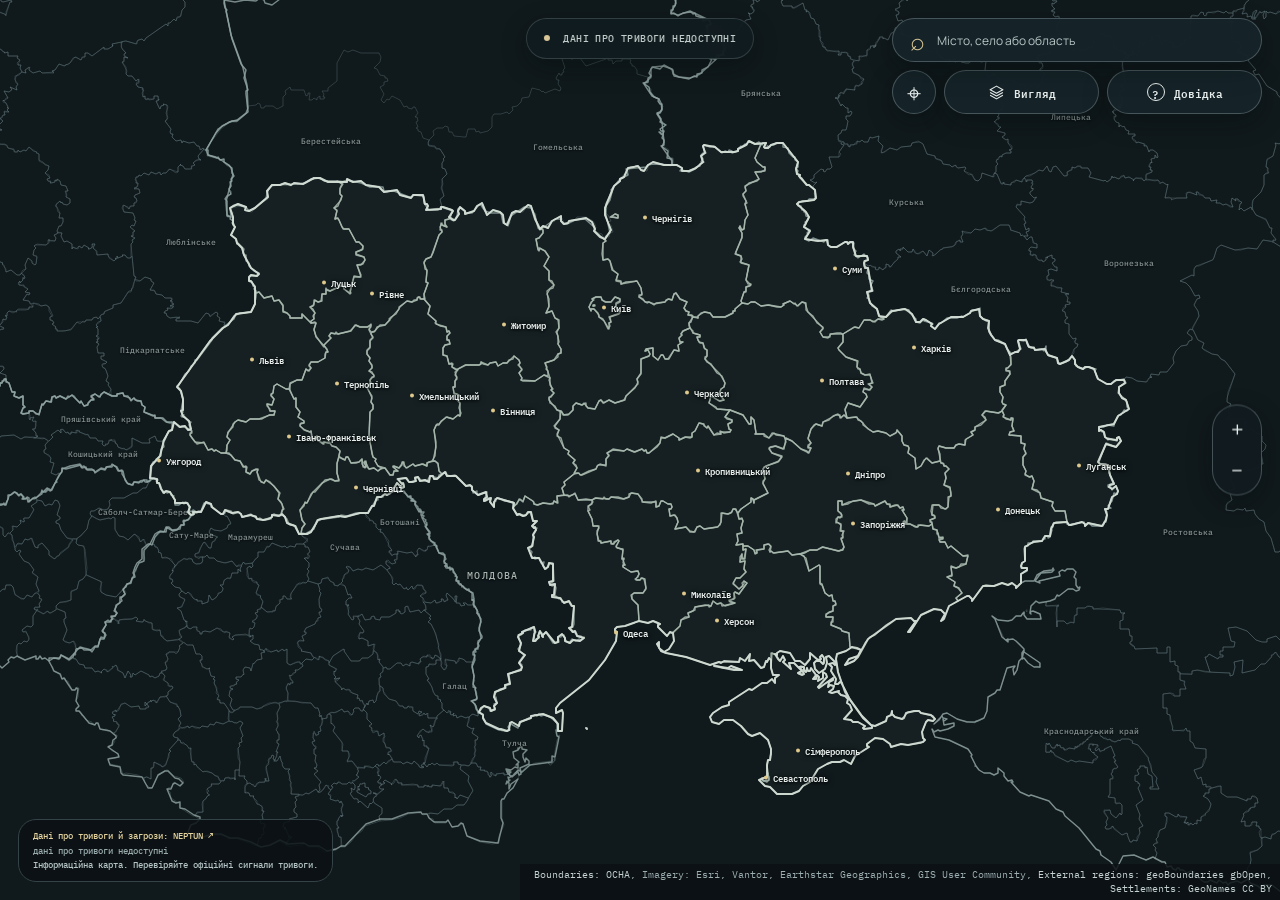
==== index.html @ 50d62f67 "Align map search with region panel" ====
<!doctype html>
<html lang="uk">
<head>
  <meta charset="UTF-8" />
  <meta name="viewport" content="width=device-width, initial-scale=1" />
  <meta name="theme-color" content="#0c1114" />
  <title>Карта тривог України</title>
  <link rel="preconnect" href="https://fonts.googleapis.com" />
  <link rel="preconnect" href="https://fonts.gstatic.com" crossorigin />
  <link href="https://fonts.googleapis.com/css2?family=IBM+Plex+Mono:wght@400;500;600&family=Manrope:wght@400;500;600;700;800&display=swap" rel="stylesheet" />
  <link rel="stylesheet" href="./vendor/leaflet.css" />
  <link rel="stylesheet" href="./styles.css?v=39" />
</head>
<body>
  <main class="app">
    <div id="map" class="map" aria-label="Супутникова карта України"></div>
    <header class="topbar">
      <div id="topStatus" class="top-status"><span class="status-dot"></span> ДАНІ ПРО ТРИВОГИ НЕ ПІДКЛЮЧЕНІ</div>
      <div class="right-actions">
        <div class="search-wrap">
          <label class="search"><span aria-hidden="true">⌕</span><span class="sr-only">Знайти населений пункт або область</span><input id="regionSearch" type="search" placeholder="Місто, село або область" autocomplete="off" aria-controls="searchResults" aria-expanded="false" /></label>
          <div id="searchResults" class="search-results" role="listbox" hidden></div>
        </div>
        <div class="toolbar-row">
          <button id="resetView" class="pill-icon" aria-label="Показати всю Україну" title="Показати всю Україну">⌖</button>
          <button id="mapStyleToggle" class="tool-pill" type="button" aria-label="Увімкнути темну карту" aria-pressed="false" title="Темна карта">
            <svg width="17" height="17" viewBox="0 0 24 24" fill="none" stroke="currentColor" stroke-width="1.6" stroke-linejoin="round" aria-hidden="true"><path d="m12 3 9 5-9 5-9-5 9-5Z"/><path d="m3 12 9 5 9-5"/><path d="m3 16 9 5 9-5"/></svg><span>Вигляд</span>
          </button>
          <button id="helpToggle" class="tool-pill" type="button" aria-label="Відкрити довідку" aria-expanded="false" aria-controls="helpPanel"><span class="help-symbol" aria-hidden="true">?</span><span>Довідка</span></button>
        </div>
      </div>
    </header>
    <aside id="helpPanel" class="help-panel" hidden>
      <div class="help-head"><strong>Як читати карту</strong><button id="helpClose" aria-label="Закрити довідку">×</button></div>
      <p>Натисніть область, щоб побачити райони з тривогою та об’єкти загроз. При наближенні з’являються міста й села; їх можна знайти через пошук.</p>
      <div class="legend-row"><i class="legend-yellow"></i><span>Жовтий рівень тривоги</span></div>
      <div class="legend-row"><i class="legend-red"></i><span>Червоний рівень тривоги</span></div>
      <div class="legend-row"><i class="legend-flag"></i><span>Крим і Луганщина: кожен регіон синій зверху, жовтий знизу; червоний контур означає червоний рівень</span></div>
      <strong class="threat-legend-title">Позначки загроз</strong>
      <div class="threat-legend">
        <span><span class="threat-icon"><img class="threat-art" src="./assets/threat-icons/shahed.png?v=2" alt=""></span>Ударний БпЛА</span>
        <span><span class="threat-icon"><img class="threat-art" src="./assets/threat-icons/ballistic.png" alt=""></span>Балістика</span>
        <span><span class="threat-icon"><img class="threat-art" src="./assets/threat-icons/orion.png" alt=""></span>Розвід БпЛА</span>
        <span><span class="threat-icon"><img class="threat-art" src="./assets/threat-icons/fpv.png" alt=""></span>FPV-дрон</span>
        <span><span class="threat-icon"><img class="threat-art" src="./assets/threat-icons/cruise.png" alt=""></span>Ракета</span>
        <span><span class="threat-icon"><img class="threat-art" src="./assets/threat-icons/kab.png" alt=""></span>КАБ</span>
        <span><span class="threat-icon"><img class="threat-art" src="./assets/threat-icons/su35.png" alt=""><img class="threat-payload" src="./assets/threat-icons/kab.png" alt=""></span>Су-35 + КАБ</span>
      </div>
      <p class="help-muted">Модель літака показується лише коли її названо в повідомленні. Місце може бути приблизним; курс показано лише за свіжими даними.</p>
    </aside>
    <div class="zoom-controls"><button id="zoomIn" aria-label="Наблизити">+</button><button id="zoomOut" aria-label="Віддалити">−</button></div>
    <aside id="regionCard" class="region-card" aria-labelledby="regionPanelTitle" hidden></aside>
    <div class="source-note"><a href="https://neptun.in.ua/" target="_blank" rel="noopener noreferrer">Дані про тривоги й загрози: NEPTUN ↗</a><span id="sourceStatus">Підключення до даних…</span><small>Інформаційна карта. Перевіряйте офіційні сигнали тривоги.</small></div>
  </main>
  <script src="./vendor/leaflet.js"></script>
  <script src="./script.js?v=41"></script>
</body>
</html>
---- vendor/leaflet.css ----
/* required styles */

.leaflet-pane,
.leaflet-tile,
.leaflet-marker-icon,
.leaflet-marker-shadow,
.leaflet-tile-container,
.leaflet-pane > svg,
.leaflet-pane > canvas,
.leaflet-zoom-box,
.leaflet-image-layer,
.leaflet-layer {
	position: absolute;
	left: 0;
	top: 0;
	}
.leaflet-container {
	overflow: hidden;
	}
.leaflet-tile,
.leaflet-marker-icon,
.leaflet-marker-shadow {
	-webkit-user-select: none;
	   -moz-user-select: none;
	        user-select: none;
	  -webkit-user-drag: none;
	}
/* Prevents IE11 from highlighting tiles in blue */
.leaflet-tile::selection {
	background: transparent;
}
/* Safari renders non-retina tile on retina better with this, but Chrome is worse */
.leaflet-safari .leaflet-tile {
	image-rendering: -webkit-optimize-contrast;
	}
/* hack that prevents hw layers "stretching" when loading new tiles */
.leaflet-safari .leaflet-tile-container {
	width: 1600px;
	height: 1600px;
	-webkit-transform-origin: 0 0;
	}
.leaflet-marker-icon,
.leaflet-marker-shadow {
	display: block;
	}
/* .leaflet-container svg: reset svg max-width decleration shipped in Joomla! (joomla.org) 3.x */
/* .leaflet-container img: map is broken in FF if you have max-width: 100% on tiles */
.leaflet-container .leaflet-overlay-pane svg {
	max-width: none !important;
	max-height: none !important;
	}
.leaflet-container .leaflet-marker-pane img,
.leaflet-container .leaflet-shadow-pane img,
.leaflet-container .leaflet-tile-pane img,
.leaflet-container img.leaflet-image-layer,
.leaflet-container .leaflet-tile {
	max-width: none !important;
	max-height: none !important;
	width: auto;
	padding: 0;
	}

.leaflet-container img.leaflet-tile {
	/* See: https://bugs.chromium.org/p/chromium/issues/detail?id=600120 */
	mix-blend-mode: plus-lighter;
}

.leaflet-container.leaflet-touch-zoom {
	-ms-touch-action: pan-x pan-y;
	touch-action: pan-x pan-y;
	}
.leaflet-container.leaflet-touch-drag {
	-ms-touch-action: pinch-zoom;
	/* Fallback for FF which doesn't support pinch-zoom */
	touch-action: none;
	touch-action: pinch-zoom;
}
.leaflet-container.leaflet-touch-drag.leaflet-touch-zoom {
	-ms-touch-action: none;
	touch-action: none;
}
.leaflet-container {
	-webkit-tap-highlight-color: transparent;
}
.leaflet-container a {
	-webkit-tap-highlight-color: rgba(51, 181, 229, 0.4);
}
.leaflet-tile {
	filter: inherit;
	visibility: hidden;
	}
.leaflet-tile-loaded {
	visibility: inherit;
	}
.leaflet-zoom-box {
	width: 0;
	height: 0;
	-moz-box-sizing: border-box;
	     box-sizing: border-box;
	z-index: 800;
	}
/* workaround for https://bugzilla.mozilla.org/show_bug.cgi?id=888319 */
.leaflet-overlay-pane svg {
	-moz-user-select: none;
	}

.leaflet-pane         { z-index: 400; }

.leaflet-tile-pane    { z-index: 200; }
.leaflet-overlay-pane { z-index: 400; }
.leaflet-shadow-pane  { z-index: 500; }
.leaflet-marker-pane  { z-index: 600; }
.leaflet-tooltip-pane   { z-index: 650; }
.leaflet-popup-pane   { z-index: 700; }

.leaflet-map-pane canvas { z-index: 100; }
.leaflet-map-pane svg    { z-index: 200; }

.leaflet-vml-shape {
	width: 1px;
	height: 1px;
	}
.lvml {
	behavior: url(#default#VML);
	display: inline-block;
	position: absolute;
	}


/* control positioning */

.leaflet-control {
	position: relative;
	z-index: 800;
	pointer-events: visiblePainted; /* IE 9-10 doesn't have auto */
	pointer-events: auto;
	}
.leaflet-top,
.leaflet-bottom {
	position: absolute;
	z-index: 1000;
	pointer-events: none;
	}
.leaflet-top {
	top: 0;
	}
.leaflet-right {
	right: 0;
	}
.leaflet-bottom {
	bottom: 0;
	}
.leaflet-left {
	left: 0;
	}
.leaflet-control {
	float: left;
	clear: both;
	}
.leaflet-right .leaflet-control {
	float: right;
	}
.leaflet-top .leaflet-control {
	margin-top: 10px;
	}
.leaflet-bottom .leaflet-control {
	margin-bottom: 10px;
	}
.leaflet-left .leaflet-control {
	margin-left: 10px;
	}
.leaflet-right .leaflet-control {
	margin-right: 10px;
	}


/* zoom and fade animations */

.leaflet-fade-anim .leaflet-popup {
	opacity: 0;
	-webkit-transition: opacity 0.2s linear;
	   -moz-transition: opacity 0.2s linear;
	        transition: opacity 0.2s linear;
	}
.leaflet-fade-anim .leaflet-map-pane .leaflet-popup {
	opacity: 1;
	}
.leaflet-zoom-animated {
	-webkit-transform-origin: 0 0;
	    -ms-transform-origin: 0 0;
	        transform-origin: 0 0;
	}
svg.leaflet-zoom-animated {
	will-change: transform;
}

.leaflet-zoom-anim .leaflet-zoom-animated {
	-webkit-transition: -webkit-transform 0.25s cubic-bezier(0,0,0.25,1);
	   -moz-transition:    -moz-transform 0.25s cubic-bezier(0,0,0.25,1);
	        transition:         transform 0.25s cubic-bezier(0,0,0.25,1);
	}
.leaflet-zoom-anim .leaflet-tile,
.leaflet-pan-anim .leaflet-tile {
	-webkit-transition: none;
	   -moz-transition: none;
	        transition: none;
	}

.leaflet-zoom-anim .leaflet-zoom-hide {
	visibility: hidden;
	}


/* cursors */

.leaflet-interactive {
	cursor: pointer;
	}
.leaflet-grab {
	cursor: -webkit-grab;
	cursor:    -moz-grab;
	cursor:         grab;
	}
.leaflet-crosshair,
.leaflet-crosshair .leaflet-interactive {
	cursor: crosshair;
	}
.leaflet-popup-pane,
.leaflet-control {
	cursor: auto;
	}
.leaflet-dragging .leaflet-grab,
.leaflet-dragging .leaflet-grab .leaflet-interactive,
.leaflet-dragging .leaflet-marker-draggable {
	cursor: move;
	cursor: -webkit-grabbing;
	cursor:    -moz-grabbing;
	cursor:         grabbing;
	}

/* marker & overlays interactivity */
.leaflet-marker-icon,
.leaflet-marker-shadow,
.leaflet-image-layer,
.leaflet-pane > svg path,
.leaflet-tile-container {
	pointer-events: none;
	}

.leaflet-marker-icon.leaflet-interactive,
.leaflet-image-layer.leaflet-interactive,
.leaflet-pane > svg path.leaflet-interactive,
svg.leaflet-image-layer.leaflet-interactive path {
	pointer-events: visiblePainted; /* IE 9-10 doesn't have auto */
	pointer-events: auto;
	}

/* visual tweaks */

.leaflet-container {
	background: #ddd;
	outline-offset: 1px;
	}
.leaflet-container a {
	color: #0078A8;
	}
.leaflet-zoom-box {
	border: 2px dotted #38f;
	background: rgba(255,255,255,0.5);
	}


/* general typography */
.leaflet-container {
	font-family: "Helvetica Neue", Arial, Helvetica, sans-serif;
	font-size: 12px;
	font-size: 0.75rem;
	line-height: 1.5;
	}


/* general toolbar styles */

.leaflet-bar {
	box-shadow: 0 1px 5px rgba(0,0,0,0.65);
	border-radius: 4px;
	}
.leaflet-bar a {
	background-color: #fff;
	border-bottom: 1px solid #ccc;
	width: 26px;
	height: 26px;
	line-height: 26px;
	display: block;
	text-align: center;
	text-decoration: none;
	color: black;
	}
.leaflet-bar a,
.leaflet-control-layers-toggle {
	background-position: 50% 50%;
	background-repeat: no-repeat;
	display: block;
	}
.leaflet-bar a:hover,
.leaflet-bar a:focus {
	background-color: #f4f4f4;
	}
.leaflet-bar a:first-child {
	border-top-left-radius: 4px;
	border-top-right-radius: 4px;
	}
.leaflet-bar a:last-child {
	border-bottom-left-radius: 4px;
	border-bottom-right-radius: 4px;
	border-bottom: none;
	}
.leaflet-bar a.leaflet-disabled {
	cursor: default;
	background-color: #f4f4f4;
	color: #bbb;
	}

.leaflet-touch .leaflet-bar a {
	width: 30px;
	height: 30px;
	line-height: 30px;
	}
.leaflet-touch .leaflet-bar a:first-child {
	border-top-left-radius: 2px;
	border-top-right-radius: 2px;
	}
.leaflet-touch .leaflet-bar a:last-child {
	border-bottom-left-radius: 2px;
	border-bottom-right-radius: 2px;
	}

/* zoom control */

.leaflet-control-zoom-in,
.leaflet-control-zoom-out {
	font: bold 18px 'Lucida Console', Monaco, monospace;
	text-indent: 1px;
	}

.leaflet-touch .leaflet-control-zoom-in, .leaflet-touch .leaflet-control-zoom-out  {
	font-size: 22px;
	}


/* layers control */

.leaflet-control-layers {
	box-shadow: 0 1px 5px rgba(0,0,0,0.4);
	background: #fff;
	border-radius: 5px;
	}
.leaflet-control-layers-toggle {
	background-image: url(images/layers.png);
	width: 36px;
	height: 36px;
	}
.leaflet-retina .leaflet-control-layers-toggle {
	background-image: url(images/layers-2x.png);
	background-size: 26px 26px;
	}
.leaflet-touch .leaflet-control-layers-toggle {
	width: 44px;
	height: 44px;
	}
.leaflet-control-layers .leaflet-control-layers-list,
.leaflet-control-layers-expanded .leaflet-control-layers-toggle {
	display: none;
	}
.leaflet-control-layers-expanded .leaflet-control-layers-list {
	display: block;
	position: relative;
	}
.leaflet-control-layers-expanded {
	padding: 6px 10px 6px 6px;
	color: #333;
	background: #fff;
	}
.leaflet-control-layers-scrollbar {
	overflow-y: scroll;
	overflow-x: hidden;
	padding-right: 5px;
	}
.leaflet-control-layers-selector {
	margin-top: 2px;
	position: relative;
	top: 1px;
	}
.leaflet-control-layers label {
	display: block;
	font-size: 13px;
	font-size: 1.08333em;
	}
.leaflet-control-layers-separator {
	height: 0;
	border-top: 1px solid #ddd;
	margin: 5px -10px 5px -6px;
	}

/* Default icon URLs */
.leaflet-default-icon-path { /* used only in path-guessing heuristic, see L.Icon.Default */
	background-image: url(images/marker-icon.png);
	}


/* attribution and scale controls */

.leaflet-container .leaflet-control-attribution {
	background: #fff;
	background: rgba(255, 255, 255, 0.8);
	margin: 0;
	}
.leaflet-control-attribution,
.leaflet-control-scale-line {
	padding: 0 5px;
	color: #333;
	line-height: 1.4;
	}
.leaflet-control-attribution a {
	text-decoration: none;
	}
.leaflet-control-attribution a:hover,
.leaflet-control-attribution a:focus {
	text-decoration: underline;
	}
.leaflet-attribution-flag {
	display: inline !important;
	vertical-align: baseline !important;
	width: 1em;
	height: 0.6669em;
	}
.leaflet-left .leaflet-control-scale {
	margin-left: 5px;
	}
.leaflet-bottom .leaflet-control-scale {
	margin-bottom: 5px;
	}
.leaflet-control-scale-line {
	border: 2px solid #777;
	border-top: none;
	line-height: 1.1;
	padding: 2px 5px 1px;
	white-space: nowrap;
	-moz-box-sizing: border-box;
	     box-sizing: border-box;
	background: rgba(255, 255, 255, 0.8);
	text-shadow: 1px 1px #fff;
	}
.leaflet-control-scale-line:not(:first-child) {
	border-top: 2px solid #777;
	border-bottom: none;
	margin-top: -2px;
	}
.leaflet-control-scale-line:not(:first-child):not(:last-child) {
	border-bottom: 2px solid #777;
	}

.leaflet-touch .leaflet-control-attribution,
.leaflet-touch .leaflet-control-layers,
.leaflet-touch .leaflet-bar {
	box-shadow: none;
	}
.leaflet-touch .leaflet-control-layers,
.leaflet-touch .leaflet-bar {
	border: 2px solid rgba(0,0,0,0.2);
	background-clip: padding-box;
	}


/* popup */

.leaflet-popup {
	position: absolute;
	text-align: center;
	margin-bottom: 20px;
	}
.leaflet-popup-content-wrapper {
	padding: 1px;
	text-align: left;
	border-radius: 12px;
	}
.leaflet-popup-content {
	margin: 13px 24px 13px 20px;
	line-height: 1.3;
	font-size: 13px;
	font-size: 1.08333em;
	min-height: 1px;
	}
.leaflet-popup-content p {
	margin: 17px 0;
	margin: 1.3em 0;
	}
.leaflet-popup-tip-container {
	width: 40px;
	height: 20px;
	position: absolute;
	left: 50%;
	margin-top: -1px;
	margin-left: -20px;
	overflow: hidden;
	pointer-events: none;
	}
.leaflet-popup-tip {
	width: 17px;
	height: 17px;
	padding: 1px;

	margin: -10px auto 0;
	pointer-events: auto;

	-webkit-transform: rotate(45deg);
	   -moz-transform: rotate(45deg);
	    -ms-transform: rotate(45deg);
	        transform: rotate(45deg);
	}
.leaflet-popup-content-wrapper,
.leaflet-popup-tip {
	background: white;
	color: #333;
	box-shadow: 0 3px 14px rgba(0,0,0,0.4);
	}
.leaflet-container a.leaflet-popup-close-button {
	position: absolute;
	top: 0;
	right: 0;
	border: none;
	text-align: center;
	width: 24px;
	height: 24px;
	font: 16px/24px Tahoma, Verdana, sans-serif;
	color: #757575;
	text-decoration: none;
	background: transparent;
	}
.leaflet-container a.leaflet-popup-close-button:hover,
.leaflet-container a.leaflet-popup-close-button:focus {
	color: #585858;
	}
.leaflet-popup-scrolled {
	overflow: auto;
	}

.leaflet-oldie .leaflet-popup-content-wrapper {
	-ms-zoom: 1;
	}
.leaflet-oldie .leaflet-popup-tip {
	width: 24px;
	margin: 0 auto;

	-ms-filter: "progid:DXImageTransform.Microsoft.Matrix(M11=0.70710678, M12=0.70710678, M21=-0.70710678, M22=0.70710678)";
	filter: progid:DXImageTransform.Microsoft.Matrix(M11=0.70710678, M12=0.70710678, M21=-0.70710678, M22=0.70710678);
	}

.leaflet-oldie .leaflet-control-zoom,
.leaflet-oldie .leaflet-control-layers,
.leaflet-oldie .leaflet-popup-content-wrapper,
.leaflet-oldie .leaflet-popup-tip {
	border: 1px solid #999;
	}


/* div icon */

.leaflet-div-icon {
	background: #fff;
	border: 1px solid #666;
	}


/* Tooltip */
/* Base styles for the element that has a tooltip */
.leaflet-tooltip {
	position: absolute;
	padding: 6px;
	background-color: #fff;
	border: 1px solid #fff;
	border-radius: 3px;
	color: #222;
	white-space: nowrap;
	-webkit-user-select: none;
	-moz-user-select: none;
	-ms-user-select: none;
	user-select: none;
	pointer-events: none;
	box-shadow: 0 1px 3px rgba(0,0,0,0.4);
	}
.leaflet-tooltip.leaflet-interactive {
	cursor: pointer;
	pointer-events: auto;
	}
.leaflet-tooltip-top:before,
.leaflet-tooltip-bottom:before,
.leaflet-tooltip-left:before,
.leaflet-tooltip-right:before {
	position: absolute;
	pointer-events: none;
	border: 6px solid transparent;
	background: transparent;
	content: "";
	}

/* Directions */

.leaflet-tooltip-bottom {
	margin-top: 6px;
}
.leaflet-tooltip-top {
	margin-top: -6px;
}
.leaflet-tooltip-bottom:before,
.leaflet-tooltip-top:before {
	left: 50%;
	margin-left: -6px;
	}
.leaflet-tooltip-top:before {
	bottom: 0;
	margin-bottom: -12px;
	border-top-color: #fff;
	}
.leaflet-tooltip-bottom:before {
	top: 0;
	margin-top: -12px;
	margin-left: -6px;
	border-bottom-color: #fff;
	}
.leaflet-tooltip-left {
	margin-left: -6px;
}
.leaflet-tooltip-right {
	margin-left: 6px;
}
.leaflet-tooltip-left:before,
.leaflet-tooltip-right:before {
	top: 50%;
	margin-top: -6px;
	}
.leaflet-tooltip-left:before {
	right: 0;
	margin-right: -12px;
	border-left-color: #fff;
	}
.leaflet-tooltip-right:before {
	left: 0;
	margin-left: -12px;
	border-right-color: #fff;
	}

/* Printing */

@media print {
	/* Prevent printers from removing background-images of controls. */
	.leaflet-control {
		-webkit-print-color-adjust: exact;
		print-color-adjust: exact;
		}
	}
---- styles.css ----
:root{
  font-family:Manrope,system-ui,sans-serif;
  color:#e2eae6;
  background:#10191c;
}
*{box-sizing:border-box}
html,body{margin:0;width:100%;height:100%;overflow:hidden}
button,input{font:inherit}
button{cursor:pointer}
button:focus-visible,input:focus-visible,a:focus-visible{outline:2px solid #dfc88b;outline-offset:3px}
.app{position:relative;width:100%;height:100dvh;overflow:hidden;background:#10191c}
.map{position:absolute;inset:0}
.startup-message{
  position:absolute;top:50%;left:50%;transform:translate(-50%,-50%);
  width:min(480px,calc(100% - 32px));padding:25px 28px;
  background:#18262a;border:1px solid #60777b;border-radius:24px;
  color:#e2eae6;box-shadow:0 18px 50px #050a0c66;
}
.startup-message strong{display:block;font-size:18px;letter-spacing:-.02em}
.startup-message p{font-size:13px;line-height:1.7;color:#c4d0cd}
.startup-message b{color:#efcf8e}
.startup-message small{font:500 10px/1.5 'IBM Plex Mono',monospace;color:#9eafac}
.app.startup-error .right-actions,
.app.startup-error .zoom-controls{display:none}
.leaflet-container{background:#10191c;font:inherit}
.leaflet-pane path.leaflet-interactive:focus{outline:none}
.leaflet-pane path.leaflet-interactive:focus-visible{stroke:#f1d698;stroke-width:2.5px}
.leaflet-tile-pane{filter:brightness(.67) saturate(.78) contrast(1.24)}
.map.dark-mode .leaflet-tile-pane{filter:brightness(.38) saturate(.35) contrast(1.18)}
.threat-marker{background:none;border:0}
.threat-icon{
  position:relative;display:block;width:26px;height:26px;
  transform:rotate(var(--heading,0deg));transform-origin:50% 50%;
}
.threat-art,.threat-payload{
  position:absolute;inset:0;display:block;width:26px;height:26px;
  object-fit:contain;pointer-events:none;
}
.threat-payload{width:10px;height:11px;inset:auto -2px -2px auto}
.leaflet-control-attribution{
  max-width:min(75vw,760px);
  padding:4px 8px!important;
  background:#0b1114d9!important;
  color:#9daeb1!important;
  font:10px/1.4 'IBM Plex Mono',monospace!important;
  text-align:right;
}
.leaflet-control-attribution a{color:#c6d2d2!important}
.topbar{
  position:absolute;z-index:1120;top:18px;left:18px;right:18px;
  display:flex;justify-content:flex-end;
  pointer-events:none;
}
.top-status{
  position:absolute;top:0;left:50%;transform:translateX(-50%);padding:13px 17px;
  color:#c2cecb;font:500 10px 'IBM Plex Mono',monospace;
  letter-spacing:.04em;white-space:nowrap;border:1px solid #455458a3;border-radius:999px;
  background:#111c20e9;box-shadow:0 8px 26px #03080a55;backdrop-filter:blur(16px);
}
.status-dot{
  display:inline-block;width:6px;height:6px;margin-right:7px;
  border-radius:50%;background:#d9c797;vertical-align:1px;
}
.top-status.connected .status-dot{background:#d77f69}
.right-actions{display:flex;flex-direction:column;align-items:stretch;gap:8px;width:370px;pointer-events:auto}
.search-wrap{position:relative;z-index:2;width:100%}
.toolbar-row{display:grid;grid-template-columns:44px 1fr 1fr;gap:8px}
.search{
  position:relative;display:flex;align-items:center;width:100%;height:44px;
  background:#17252ae8;border:1px solid #607176a8;border-radius:999px;
  box-shadow:0 8px 26px #03080a55;backdrop-filter:blur(16px);
}
.search:focus-within{border-color:#d4bf89;box-shadow:0 0 0 3px #cfb87a25,0 8px 26px #03080a55}
.search span:first-child{position:absolute;left:17px;top:4px;color:#d9c797;font-size:25px}
.search input{width:100%;height:100%;padding:0 18px 0 44px;background:none;border:0;outline:0;color:#f1f5f4;font-size:12px}
.search input::placeholder{color:#b8c5c6}
.search-results{
  position:absolute;z-index:3;top:52px;left:0;width:100%;max-height:min(420px,60vh);overflow:auto;
  padding:6px;background:#142126f7;border:1px solid #5b7074;border-radius:20px;
  box-shadow:0 22px 60px #03080aba;backdrop-filter:blur(18px);
}
.search-results[hidden]{display:none}
.search-item{display:block;width:100%;padding:10px 13px;border:0;border-radius:14px;background:transparent;color:#e4eeeb;text-align:left}
.search-item:hover,.search-item.active{background:#32464a}
.search-item strong{display:block;font-size:12px;font-weight:700}
.search-item small{display:block;margin-top:3px;color:#a9bcba;font:10px 'IBM Plex Mono',monospace}
.search-empty{padding:12px;color:#adc0be;font:11px 'IBM Plex Mono',monospace}
.pill-icon,.tool-pill{
  height:44px;border:1px solid #607176a8;border-radius:999px;
  background:#17252ae8;color:#e6eceb;box-shadow:0 8px 26px #03080a55;
  backdrop-filter:blur(16px);
}
.pill-icon{width:44px;font-size:25px;line-height:1}
.tool-pill{display:flex;align-items:center;justify-content:center;gap:9px;padding:0 17px;font:600 11px 'IBM Plex Mono',monospace}
.pill-icon:hover,.tool-pill:hover,.zoom-controls button:hover{background:#304349}
.tool-pill.active{background:#254044;color:#b6e3d9;border-color:#72928f}
.help-symbol{display:grid;place-items:center;width:18px;height:18px;border:1px solid currentColor;border-radius:50%;font-size:11px}
.help-panel{
  position:absolute;z-index:1150;right:18px;top:128px;width:min(370px,calc(100vw - 36px));
  max-height:calc(100dvh - 146px);overflow:auto;
  padding:20px;background:#142126f5;border:1px solid #607176;border-radius:24px;
  box-shadow:0 20px 58px #03080ac9;backdrop-filter:blur(18px);font-size:12px;line-height:1.55;
}
.help-panel[hidden]{display:none}
.help-head{display:flex;justify-content:space-between;align-items:center;gap:12px}
.help-head strong{font-size:15px}
.help-head button{border:0;background:none;color:#d9e3df;font-size:23px;line-height:1}
.help-panel p{color:#bfcfca;margin:13px 0}
.help-panel .help-muted{color:#97aaa6;font-size:11px}
.legend-row{display:flex;align-items:center;gap:10px;margin:9px 0;color:#d9e3df}
.legend-row i{flex:none;width:15px;height:15px;border-radius:5px;border:1px solid #ffffff42}
.legend-yellow{background:#9a7127}.legend-red{background:#913f45}.legend-flag{background:linear-gradient(#347bc5 50%,#d4ad3c 50%)}
.threat-legend-title{display:block;margin:17px 0 6px;font:600 11px 'IBM Plex Mono',monospace;color:#cfdcd7}
.threat-legend{display:grid;grid-template-columns:1fr 1fr;gap:7px 8px}
.threat-legend>span{display:flex;align-items:center;gap:7px;min-width:0;font-size:10px;color:#cbd8d4}
.threat-legend .threat-icon{flex:none}
.zoom-controls{
  position:absolute;z-index:1100;right:18px;top:50%;transform:translateY(-50%);
  display:grid;padding:5px;background:#111b20e8;border:1px solid #607176a8;border-radius:28px;
  box-shadow:0 8px 26px #03080a55;backdrop-filter:blur(16px);
}
.zoom-controls button{width:38px;height:38px;border:0;border-radius:50%;background:transparent;color:#e6eceb;font-size:22px}
.zoom-controls button+button{margin-top:3px}
.capital-label-icon{background:none;border:0;pointer-events:none}
.capital-label-icon.hidden{display:none}
.capital-label-text{
  position:absolute;left:0;top:0;transform:translate(7px,-50%);
  color:#e6edeb;font:600 9px/1.2 'IBM Plex Mono',ui-monospace,monospace;
  white-space:nowrap;text-shadow:0 1px 3px #05090afa,0 0 6px #05090aec;
}
.capital-label-text::before{
  content:'';position:absolute;left:-7px;top:50%;width:4px;height:4px;
  transform:translate(-50%,-50%);border-radius:50%;background:#dfc88b;
}
.capital-label-icon.selected .capital-label-text{color:#f2d79a}
.external-label-icon{background:none;border:0;pointer-events:none}
.external-label-icon.hidden{display:none}
.external-label-text{
  position:absolute;left:0;top:0;transform:translate(-50%,-50%);
  color:#b2c0bd;font:500 8px/1.15 'IBM Plex Mono',ui-monospace,monospace;
  white-space:nowrap;opacity:.72;text-shadow:0 1px 2px #020608;
}
.settlement-label-icon{background:none;border:0;pointer-events:none}
.settlement-label-text{
  position:absolute;left:0;top:0;transform:translate(6px,-50%);white-space:nowrap;
  color:#e0e9e4;font:500 9px/1.2 'IBM Plex Mono',ui-monospace,monospace;
  text-shadow:0 1px 3px #03090afa,0 0 7px #03090aed;opacity:.74;
}
.settlement-label-text::before{
  content:'';position:absolute;left:-6px;top:50%;width:3px;height:3px;
  transform:translate(-50%,-50%);border-radius:50%;background:#d8cda8;
}
.settlement-label-icon.major .settlement-label-text{font-size:10px;opacity:.95;color:#f3f5ed}
.search-pin{background:none;border:0}
.search-pin-dot{display:block;width:16px;height:16px;border:3px solid #f2dca4;border-radius:50%;background:#22454a;box-shadow:0 0 0 7px #eed39b38,0 3px 13px #040a0b}
.leaflet-popup-content-wrapper{border:1px solid #6d817f;border-radius:19px;background:#17262b;color:#e8eeeb;box-shadow:0 12px 40px #0009}
.leaflet-popup-tip{background:#17262b}
.leaflet-popup-content{font:12px/1.5 Manrope,system-ui,sans-serif}
.leaflet-popup-content small{color:#b5c5bf}
.leaflet-popup-close-button{color:#e8eeeb!important}
.country-label-text{color:#c3d0ca;font-size:10px;letter-spacing:.14em;text-transform:uppercase;opacity:.85}
.region-card{
  position:absolute;z-index:1100;right:18px;top:128px;bottom:18px;
  display:flex;flex-direction:column;width:min(370px,calc(100vw - 36px));
  background:#101b20f5;border:1px solid #607276;border-radius:28px;
  box-shadow:0 22px 64px #020709bb;overflow:hidden;
}
.region-card[hidden]{display:none}
.region-card:not([hidden]){animation:region-panel-in .24s cubic-bezier(.2,.7,.2,1) both}
@keyframes region-panel-in{from{opacity:.75;transform:translateX(16px)}to{opacity:1;transform:translateX(0)}}
.card-head{
  display:flex;align-items:center;gap:9px;flex:none;
  padding:17px 19px 12px;color:#e5d49f;
  font:600 10px 'IBM Plex Mono',monospace;letter-spacing:.08em;
}
.card-head a{margin-left:auto;color:#b9c8c6;font-size:9px;text-decoration:none;white-space:nowrap}
.card-head a:hover{color:#e5d49f}
.card-head button{flex:none;width:30px;height:30px;border:1px solid #5a7072;border-radius:50%;background:#1c2d31;color:#e6eceb;font-size:20px;line-height:1}
.region-panel-body{min-height:0;overflow-y:auto;padding:0 19px 21px;scrollbar-color:#536a6b transparent}
.region-card h2{margin:3px 0 15px;font-size:23px;line-height:1.15;letter-spacing:-.04em}
.panel-totals{display:grid;grid-template-columns:1fr 1fr;gap:8px;margin-bottom:12px}
.panel-totals>div{display:flex;flex-direction:column;min-height:72px;padding:10px 12px;background:#1c2d32;border:1px solid #425a5d;border-radius:17px}
.panel-totals strong{font:600 25px/1 'IBM Plex Mono',monospace;color:#f1d99e}
.panel-totals span{margin-top:6px;color:#aebfc0;font-size:10px;line-height:1.3}
.oblast-alert{display:flex;align-items:center;gap:9px;padding:11px 12px;background:#342b25;border:1px solid #806645;border-radius:15px;color:#f1dfb5;font-size:11px}
.oblast-alert small{margin-left:auto;color:#d9bb83;font:500 9px 'IBM Plex Mono',monospace;white-space:nowrap}
.panel-section{margin-top:20px}
.panel-section-head{display:flex;justify-content:space-between;align-items:baseline;padding-bottom:8px;border-bottom:1px solid #435659}
.panel-section-head h3{margin:0;font-size:13px;font-weight:800;letter-spacing:-.02em}
.panel-section-head>span{color:#d4bd85;font:600 11px 'IBM Plex Mono',monospace}
.panel-list{list-style:none;margin:0;padding:0}
.district-item{display:flex;align-items:center;gap:9px;min-height:37px;padding:8px 0;border-bottom:1px solid #283a3e}
.district-dot{display:block;flex:none;width:7px;height:7px;border-radius:50%;background:#d5aa62}
.district-dot.red{background:#dc827d}
.district-name{flex:1;min-width:0;color:#e5ecea;font-size:11px;font-weight:700}
.district-level{color:#a8b8b7;font:500 9px 'IBM Plex Mono',monospace;white-space:nowrap}
.panel-empty{margin:10px 0 0;color:#a8b9b9;font-size:11px;line-height:1.5}
.panel-threat{display:flex;align-items:flex-start;gap:10px;padding:12px 0;border-bottom:1px solid #283a3e}
.panel-threat-symbol{display:grid;place-items:center;flex:none;width:30px;height:30px;background:#26363b;border:1px solid #526769;border-radius:10px;color:#f0d497}
.panel-threat-symbol img{width:21px;height:21px;object-fit:contain}
.panel-threat-details{display:flex;flex:1;flex-direction:column;gap:3px;min-width:0}
.panel-threat-details strong{color:#edf1ed;font-size:11px;line-height:1.3}
.panel-threat-details span{color:#a8b9b9;font-size:10px;line-height:1.4}
.panel-threat-details .panel-course{color:#e8cb8e}
.panel-advisory{color:#9fb7be;font:500 8px 'IBM Plex Mono',monospace}
.panel-caveat{margin:18px 0 0;color:#91a3a5;font:500 9px/1.5 'IBM Plex Mono',monospace}
.panel-caveat a{display:inline-block;color:#e4cc91;text-decoration:none}
.app.has-region-panel .zoom-controls{right:402px}
.source-note{
  position:absolute;z-index:1100;left:18px;bottom:18px;
  display:flex;flex-direction:column;gap:3px;max-width:min(340px,65vw);
  padding:10px 14px;background:#0b1114dc;border:1px solid #344348;border-radius:18px;
  font:500 9px/1.3 'IBM Plex Mono',ui-monospace,monospace;color:#9aabad;
}
.source-note a{color:#e5d49f;text-decoration:none}
.source-note a:hover{text-decoration:underline}
.source-note small{font:inherit;color:#b5c4c6}
.sr-only{position:absolute;width:1px;height:1px;overflow:hidden;clip:rect(0,0,0,0);white-space:nowrap}
@media(max-width:1100px){
  .top-status{display:none}
}
@media(max-width:600px){
  .topbar{top:10px;left:10px;right:10px}
  .right-actions{width:100%;gap:6px}
  .toolbar-row{grid-template-columns:40px 1fr 1fr;gap:6px}
  .search{height:40px}
  .search input,.search input::placeholder{font-size:10px}
  .search-results{top:46px}
  .pill-icon,.tool-pill{height:40px}
  .pill-icon{width:40px}
  .tool-pill{width:100%;padding:0 10px;font-size:10px}
  .zoom-controls{right:10px;top:auto;bottom:136px;transform:none}
  .help-panel{top:102px;right:10px;width:calc(100vw - 20px);max-height:calc(100dvh - 112px)}
  .zoom-controls button{width:40px;height:40px}
  .capital-label-text{font-size:8px}
  .region-card{top:auto;right:10px;bottom:10px;width:calc(100vw - 20px);max-height:min(60dvh,560px)}
  .app.has-region-panel .zoom-controls{right:10px;bottom:calc(min(60dvh,560px) + 24px)}
  .app.has-region-panel .source-note{display:none}
  .source-note{left:10px;bottom:43px;max-width:calc(100vw - 75px);font-size:8px}
  .leaflet-control-attribution{max-width:95vw;font-size:8px!important}
}
@media(prefers-reduced-motion:reduce){*,*:before,*:after{transition-duration:.01ms!important;animation-duration:.01ms!important}}
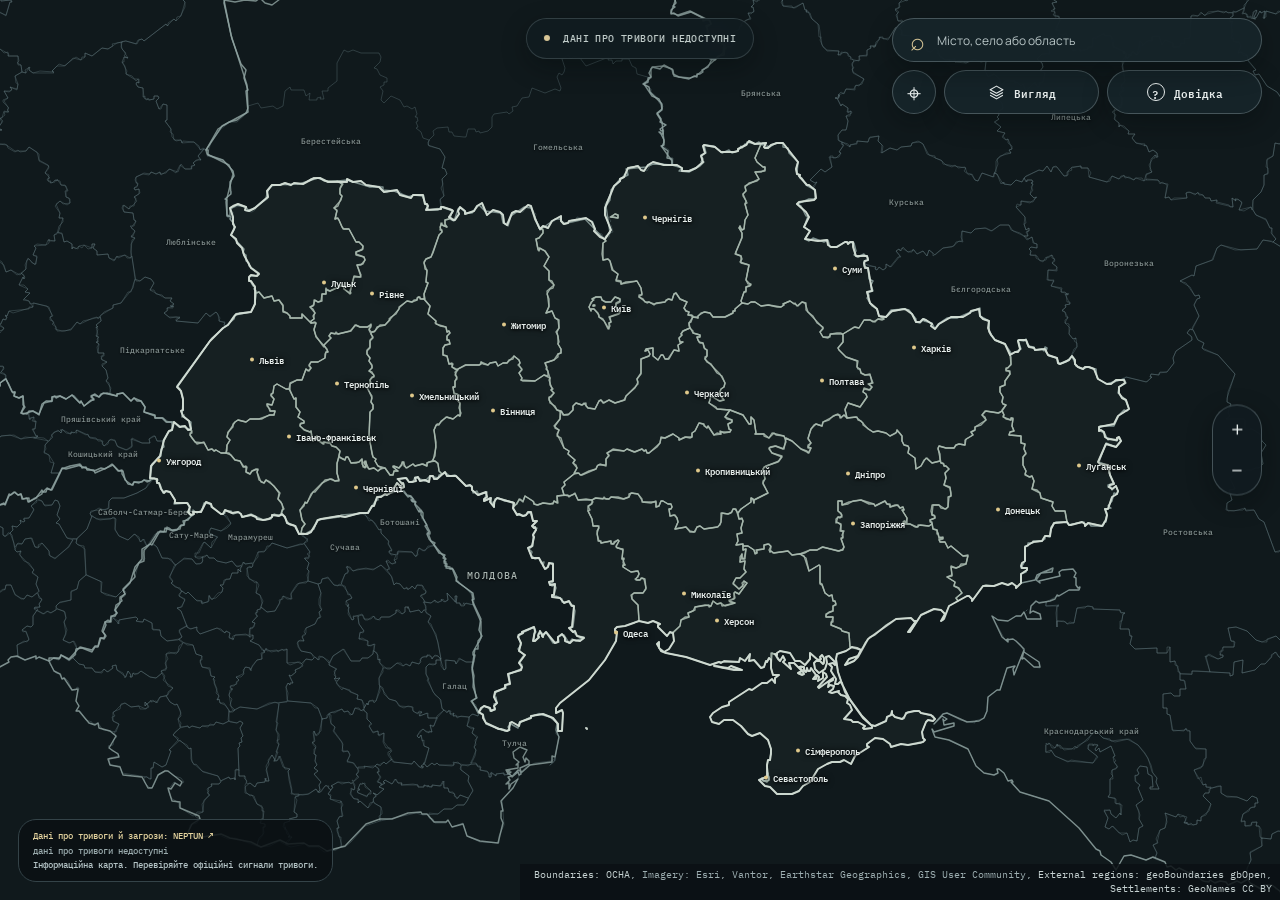
==== commit ebe80802: "Stabilize map rendering and automate regional warning bulletins" ====
--- a/index.html
+++ b/index.html
@@ -9,7 +9,7 @@
   <link rel="preconnect" href="https://fonts.gstatic.com" crossorigin />
   <link href="https://fonts.googleapis.com/css2?family=IBM+Plex+Mono:wght@400;500;600&family=Manrope:wght@400;500;600;700;800&display=swap" rel="stylesheet" />
   <link rel="stylesheet" href="./vendor/leaflet.css" />
-  <link rel="stylesheet" href="./styles.css?v=39" />
+  <link rel="stylesheet" href="./styles.css?v=45" />
 </head>
 <body>
   <main class="app">
@@ -32,7 +32,8 @@
     </header>
     <aside id="helpPanel" class="help-panel" hidden>
       <div class="help-head"><strong>Як читати карту</strong><button id="helpClose" aria-label="Закрити довідку">×</button></div>
-      <p>Натисніть область, щоб побачити райони з тривогою та об’єкти загроз. При наближенні з’являються міста й села; їх можна знайти через пошук.</p>
+      <p><a href="./review.html">Журнал джерел Telegram ↗</a></p><p class="help-muted">Короткі повідомлення про тривогу й відбій автоматично збираються у зведення вибраної області. Неясні дописи залишаються на перевірку. Кольори тривог і позначки на карті поки надходять із NEPTUN.</p>
+      <p>Натисніть область, щоб наблизити її та побачити райони з тривогою й об’єкти загроз. Закрийте панель або натисніть огляд, щоб повернути всю Україну. При наближенні з’являються міста й села; їх можна знайти через пошук.</p>
       <div class="legend-row"><i class="legend-yellow"></i><span>Жовтий рівень тривоги</span></div>
       <div class="legend-row"><i class="legend-red"></i><span>Червоний рівень тривоги</span></div>
       <div class="legend-row"><i class="legend-flag"></i><span>Крим і Луганщина: кожен регіон синій зверху, жовтий знизу; червоний контур означає червоний рівень</span></div>
@@ -46,13 +47,13 @@
         <span><span class="threat-icon"><img class="threat-art" src="./assets/threat-icons/kab.png" alt=""></span>КАБ</span>
         <span><span class="threat-icon"><img class="threat-art" src="./assets/threat-icons/su35.png" alt=""><img class="threat-payload" src="./assets/threat-icons/kab.png" alt=""></span>Су-35 + КАБ</span>
       </div>
-      <p class="help-muted">Модель літака показується лише коли її названо в повідомленні. Місце може бути приблизним; курс показано лише за свіжими даними.</p>
+      <p class="help-muted">Модель літака показується лише коли її названо в повідомленні. Показано останню отриману позицію; значок не прогнозує переміщення між повідомленнями.</p>
     </aside>
     <div class="zoom-controls"><button id="zoomIn" aria-label="Наблизити">+</button><button id="zoomOut" aria-label="Віддалити">−</button></div>
     <aside id="regionCard" class="region-card" aria-labelledby="regionPanelTitle" hidden></aside>
     <div class="source-note"><a href="https://neptun.in.ua/" target="_blank" rel="noopener noreferrer">Дані про тривоги й загрози: NEPTUN ↗</a><span id="sourceStatus">Підключення до даних…</span><small>Інформаційна карта. Перевіряйте офіційні сигнали тривоги.</small></div>
   </main>
   <script src="./vendor/leaflet.js"></script>
-  <script src="./script.js?v=41"></script>
+  <script src="./script.js?v=47"></script>
 </body>
 </html>
--- a/styles.css
+++ b/styles.css
@@ -24,9 +24,34 @@
 .app.startup-error .zoom-controls{display:none}
 .leaflet-container{background:#10191c;font:inherit}
 .leaflet-pane path.leaflet-interactive:focus{outline:none}
-.leaflet-pane path.leaflet-interactive:focus-visible{stroke:#f1d698;stroke-width:2.5px}
-.leaflet-tile-pane{filter:brightness(.67) saturate(.78) contrast(1.24)}
-.map.dark-mode .leaflet-tile-pane{filter:brightness(.38) saturate(.35) contrast(1.18)}
+.leaflet-pane path.leaflet-interactive:focus-visible{stroke:#8dd6df;stroke-width:3px}
+.leaflet-tile-pane,.leaflet-regionImagery-pane{filter:brightness(.67) saturate(.78) contrast(1.24)}
+.map.dark-mode .leaflet-tile-pane,.map.dark-mode .leaflet-regionImagery-pane{filter:brightness(.38) saturate(.35) contrast(1.18)}
+.leaflet-tile-pane,.leaflet-regionImagery-pane,.leaflet-externalRegions-pane,
+.leaflet-externalBorders-pane,.leaflet-externalLabels-pane,.leaflet-countryBorder-pane,
+.leaflet-provinceOutlines-pane,.leaflet-districtOutlines-pane{
+  transition:opacity .46s ease;
+}
+.leaflet-provinces-pane path{transition:opacity .46s ease}
+.leaflet-regionImagery-pane,.leaflet-districtOutlines-pane{opacity:0}
+.app.region-focus-ready .leaflet-regionImagery-pane,
+.app.region-focus .leaflet-districtOutlines-pane{opacity:1}
+.app.region-focus-ready .leaflet-tile-pane,
+.app.region-focus-ready .leaflet-externalRegions-pane,
+.app.region-focus-ready .leaflet-externalBorders-pane,
+.app.region-focus-ready .leaflet-countryBorder-pane,
+.app.region-focus-ready .leaflet-provinceOutlines-pane{opacity:.17;pointer-events:none}
+.app.region-focus-ready .leaflet-externalLabels-pane{opacity:.12;pointer-events:none}
+.app.region-focus-ready .leaflet-provinces-pane path:not(.focused-province){opacity:.17;pointer-events:none}
+.app.region-focus .leaflet-provinces-pane path:not(.focused-province){pointer-events:none}
+.leaflet-alerts-pane path,.leaflet-threats-pane .leaflet-marker-icon,
+.leaflet-threats-pane path{transition:opacity .25s ease}
+.leaflet-alerts-pane .focus-hidden,.leaflet-threats-pane .focus-hidden{
+  opacity:0;pointer-events:none
+}
+.app.region-focus .leaflet-provinces-pane path.focused-province{
+  filter:drop-shadow(0 0 8px #72c4d69c);
+}
 .threat-marker{background:none;border:0}
 .threat-icon{
   position:relative;display:block;width:26px;height:26px;
@@ -62,6 +87,7 @@
   border-radius:50%;background:#d9c797;vertical-align:1px;
 }
 .top-status.connected .status-dot{background:#d77f69}
+.app.region-focus .top-status{opacity:0;pointer-events:none;transition:opacity .26s ease}
 .right-actions{display:flex;flex-direction:column;align-items:stretch;gap:8px;width:370px;pointer-events:auto}
 .search-wrap{position:relative;z-index:2;width:100%}
 .toolbar-row{display:grid;grid-template-columns:44px 1fr 1fr;gap:8px}
@@ -167,6 +193,7 @@
 }
 .region-card[hidden]{display:none}
 .region-card:not([hidden]){animation:region-panel-in .24s cubic-bezier(.2,.7,.2,1) both}
+.app.region-focus .region-card:not([hidden]){animation:region-panel-in .48s .24s cubic-bezier(.18,.72,.17,1) both}
 @keyframes region-panel-in{from{opacity:.75;transform:translateX(16px)}to{opacity:1;transform:translateX(0)}}
 .card-head{
   display:flex;align-items:center;gap:9px;flex:none;
@@ -215,9 +242,18 @@
 .source-note a{color:#e5d49f;text-decoration:none}
 .source-note a:hover{text-decoration:underline}
 .source-note small{font:inherit;color:#b5c4c6}
+.app.region-focus .source-note{display:none}
+.help-panel a{color:#8dd6df;text-decoration:none}
+.help-panel a:hover{text-decoration:underline}
 .sr-only{position:absolute;width:1px;height:1px;overflow:hidden;clip:rect(0,0,0,0);white-space:nowrap}
 @media(max-width:1100px){
   .top-status{display:none}
+}
+@media(max-width:900px) and (min-width:601px){
+  .region-card{top:auto;right:18px;bottom:18px;width:calc(100vw - 36px);max-height:min(56dvh,560px)}
+  .app.has-region-panel .zoom-controls{right:18px;top:auto;bottom:calc(min(56dvh,560px) + 30px);transform:none}
+  .app.region-focus .zoom-controls{left:18px;right:auto;top:132px;bottom:auto}
+  .app.has-region-panel .source-note{display:none}
 }
 @media(max-width:600px){
   .topbar{top:10px;left:10px;right:10px}
@@ -235,8 +271,13 @@
   .capital-label-text{font-size:8px}
   .region-card{top:auto;right:10px;bottom:10px;width:calc(100vw - 20px);max-height:min(60dvh,560px)}
   .app.has-region-panel .zoom-controls{right:10px;bottom:calc(min(60dvh,560px) + 24px)}
+  .app.region-focus .zoom-controls{left:10px;right:auto;top:108px;bottom:auto}
   .app.has-region-panel .source-note{display:none}
   .source-note{left:10px;bottom:43px;max-width:calc(100vw - 75px);font-size:8px}
   .leaflet-control-attribution{max-width:95vw;font-size:8px!important}
 }
 @media(prefers-reduced-motion:reduce){*,*:before,*:after{transition-duration:.01ms!important;animation-duration:.01ms!important}}
+
+.civil-bulletin{display:flex;justify-content:space-between;align-items:center;gap:12px;padding:12px 0;font-size:11px}
+.civil-bulletin div{display:grid;gap:6px}.civil-bulletin span{color:#a6babb;font-size:10px}
+.civil-bulletin a,.bulletin-journal{color:#a9dade;font-size:10px;overflow-wrap:anywhere}
